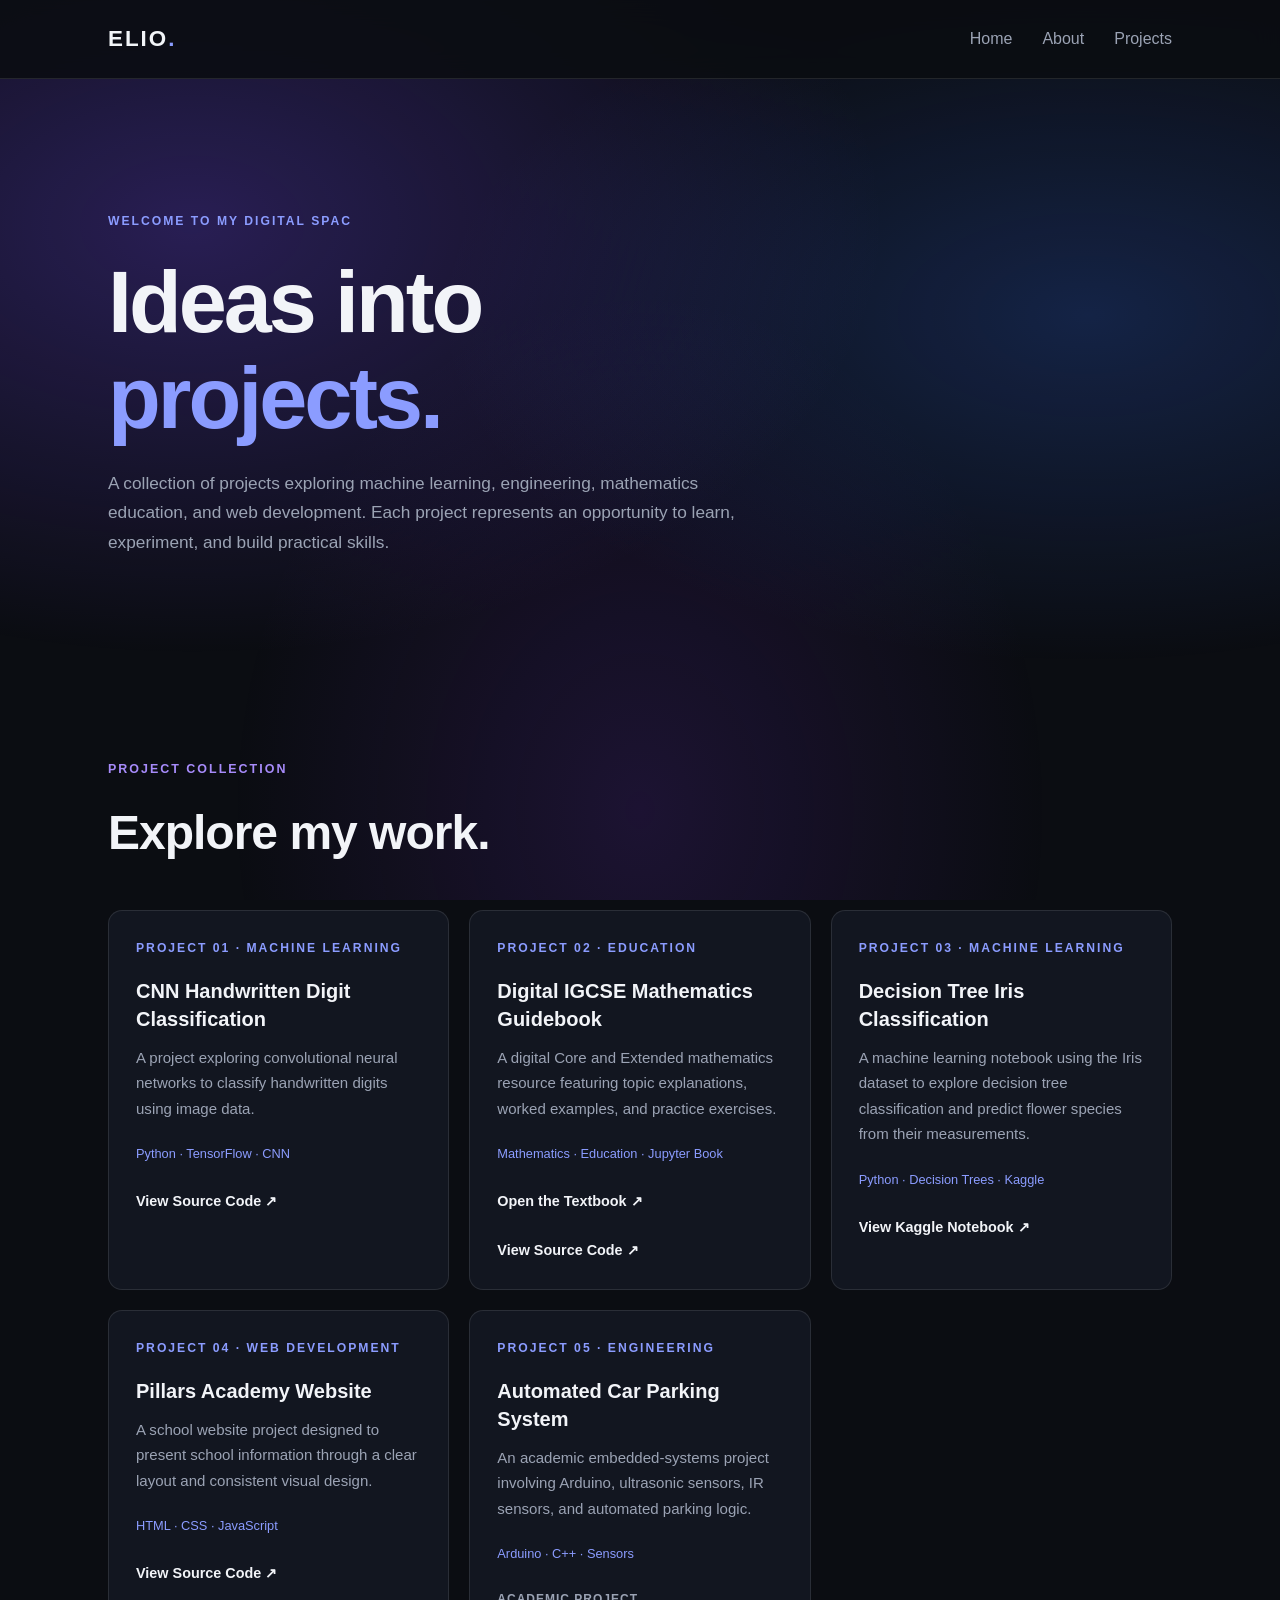
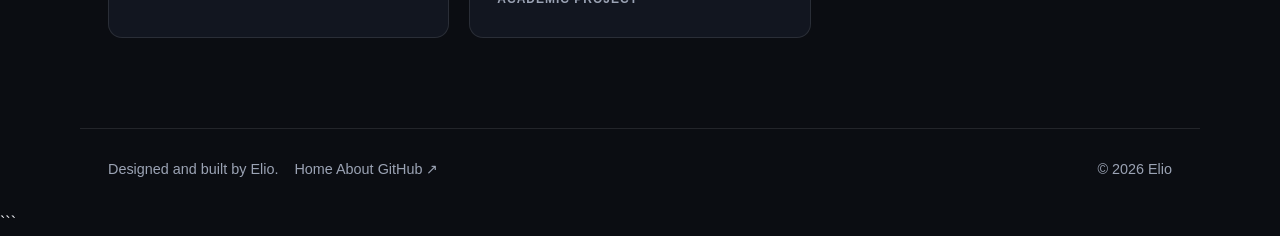
==== index.html @ 8c3bd05b "Update index.html" ====
<!DOCTYPE html>
<html lang="en">
<head>
    <meta charset="UTF-8">
    <meta name="viewport" content="width=device-width, initial-scale=1.0">

    <title>Projects | Elio</title>
    <meta name="description" content="Explore Elio's projects in machine learning, engineering, mathematics education, and web development.">
    <meta name="theme-color" content="#0b0b14">

    <link rel="stylesheet" href="style.css">
</head>

<body>

    <!-- Navigation -->
    <header>
        <nav class="navbar">
            <a href="index.html" class="logo">ELIO<span>.</span></a>

            <ul class="nav-links">
                <li><a href="index.html">Home</a></li>
                <li><a href="about.html">About</a></li>
                <li><a href="projects.html">Projects</a></li>
            </ul>
        </nav>
    </header>

    <main>

        <!-- Projects Introduction -->
        <section class="hero">
            <p class="intro">MY WORK & EXPERIMENTS</p>

            <h1>
                Ideas into<br>
                <span>projects.</span>
            </h1>

            <p class="hero-description">
                A collection of projects exploring machine learning,
                engineering, mathematics education, and web development.
                Each project represents an opportunity to learn,
                experiment, and build practical skills.
            </p>
        </section>


        <!-- Project Collection -->
        <section id="projects" class="section">
            <p class="section-label">PROJECT COLLECTION</p>

            <h2>Explore my work.</h2>

            <div class="project-grid">

                <!-- Project 1 -->
                <article class="project-card">
                    <p class="project-number">PROJECT 01 · MACHINE LEARNING</p>

                    <h3>CNN Handwritten Digit Classification</h3>

                    <p>
                        A project exploring convolutional neural networks
                        to classify handwritten digits using image data.
                    </p>

                    <p class="project-tags">
                        Python · TensorFlow · CNN
                    </p>

                    <a href="https://github.com/E1io777/CNN-handwritten-digit-classification"
                       target="_blank"
                       rel="noopener noreferrer">
                        View Source Code ↗
                    </a>
                </article>


                <!-- Project 2 -->
                <article class="project-card">
                    <p class="project-number">PROJECT 02 · EDUCATION</p>

                    <h3>Digital IGCSE Mathematics Guidebook</h3>

                    <p>
                        A digital Core and Extended mathematics resource
                        featuring topic explanations, worked examples,
                        and practice exercises.
                    </p>

                    <p class="project-tags">
                        Mathematics · Education · Jupyter Book
                    </p>

                    <a href="https://e1io777.github.io/IGCSE_Mathematics_C-E/"
                       target="_blank"
                       rel="noopener noreferrer">
                        Open the Textbook ↗
                    </a>

                    <a href="https://github.com/E1io777/IGCSE_Mathematics_C-E"
                       target="_blank"
                       rel="noopener noreferrer">
                        View Source Code ↗
                    </a>
                </article>


                <!-- Project 3 -->
                <article class="project-card">
                    <p class="project-number">PROJECT 03 · MACHINE LEARNING</p>

                    <h3>Decision Tree Iris Classification</h3>

                    <p>
                        A machine learning notebook using the Iris dataset
                        to explore decision tree classification and predict
                        flower species from their measurements.
                    </p>

                    <p class="project-tags">
                        Python · Decision Trees · Kaggle
                    </p>

                    <a href="https://www.kaggle.com/code/eliomerval/decision-tree-iris-classification"
                       target="_blank"
                       rel="noopener noreferrer">
                        View Kaggle Notebook ↗
                    </a>
                </article>


                <!-- Project 4 -->
                <article class="project-card">
                    <p class="project-number">PROJECT 04 · WEB DEVELOPMENT</p>

                    <h3>Pillars Academy Website</h3>

                    <p>
                        A school website project designed to present
                        school information through a clear layout
                        and consistent visual design.
                    </p>

                    <p class="project-tags">
                        HTML · CSS · JavaScript
                    </p>

                    <a href="https://github.com/E1io777/Pillars_Academy"
                       target="_blank"
                       rel="noopener noreferrer">
                        View Source Code ↗
                    </a>
                </article>


                <!-- Project 5 -->
                <article class="project-card">
                    <p class="project-number">PROJECT 05 · ENGINEERING</p>

                    <h3>Automated Car Parking System</h3>

                    <p>
                        An academic embedded-systems project involving
                        Arduino, ultrasonic sensors, IR sensors,
                        and automated parking logic.
                    </p>

                    <p class="project-tags">
                        Arduino · C++ · Sensors
                    </p>

                    <span class="coming-soon">ACADEMIC PROJECT</span>
                </article>

            </div>
        </section>

    </main>


    <!-- Footer -->
    <footer>
        <p>Designed and built by Elio.</p>

        <div>
            <a href="index.html">Home</a>
            <a href="about.html">About</a>

            <a href="https://github.com/E1io777"
               target="_blank"
               rel="noopener noreferrer">
                GitHub ↗
            </a>
        </div>
    </footer>

    <script src="script.js"></script>

</body>
</html>
```
---- style.css ----
/* =========================
   1. Global Settings
========================= */

:root {
    --background: #0b0d12;
    --surface: #121620;
    --text: #f2f4f8;
    --muted: #9ba3b4;
    --accent: #8b9cff;
    --border: rgba(255, 255, 255, 0.10);
}

* {
    margin: 0;
    padding: 0;
    box-sizing: border-box;
}

html {
    scroll-behavior: smooth;
    scroll-padding-top: 90px;
}

body {
    background: var(--background);
    color: var(--text);
    font-family: Arial, Helvetica, sans-serif;
    line-height: 1.7;
}

a {
    color: inherit;
    text-decoration: none;
}

::selection {
    background: var(--accent);
    color: #0b0d12;
}


/* =========================
   2. Navigation Bar
========================= */

header {
    position: sticky;
    top: 0;
    z-index: 100;
    background: rgba(11, 13, 18, 0.88);
    backdrop-filter: blur(14px);
    border-bottom: 1px solid var(--border);
}

.navbar {
    max-width: 1120px;
    margin: auto;
    padding: 20px 28px;
    display: flex;
    align-items: center;
    justify-content: space-between;
}

.logo {
    font-size: 1.4rem;
    font-weight: 800;
    letter-spacing: 2px;
}

.logo span {
    color: var(--accent);
}

.nav-links {
    display: flex;
    gap: 30px;
    list-style: none;
}

.nav-links a {
    color: var(--muted);
    transition: color 0.25s ease;
}

.nav-links a:hover {
    color: var(--text);
}


/* =========================
   3. Hero Section
========================= */

.hero {
    max-width: 1120px;
    min-height: 590px;
    margin: auto;
    padding: 130px 28px 110px;
    display: flex;
    flex-direction: column;
    justify-content: center;
    align-items: flex-start;
}

.intro,
.section-label,
.project-number {
    color: var(--accent);
    font-size: 0.76rem;
    font-weight: 700;
    letter-spacing: 2px;
}

.hero h1 {
    margin: 22px 0;
    font-size: clamp(2.8rem, 7vw, 5.4rem);
    line-height: 1.12;
    letter-spacing: -3px;
}

.hero h1 span {
    color: var(--accent);
}

.hero-description {
    max-width: 650px;
    color: var(--muted);
    font-size: 1.08rem;
}

.hero-buttons {
    display: flex;
    flex-wrap: wrap;
    gap: 14px;
    margin-top: 32px;
}

.button {
    display: inline-block;
    padding: 12px 21px;
    border-radius: 8px;
    font-size: 0.92rem;
    font-weight: 700;
    transition:
        transform 0.25s ease,
        background 0.25s ease;
}

.button:hover {
    transform: translateY(-3px);
}

.primary-button {
    background: var(--accent);
    color: #0b0d12;
}

.primary-button:hover {
    background: #aab5ff;
}

.secondary-button {
    border: 1px solid var(--border);
    background: var(--surface);
}


/* =========================
   4. General Sections
========================= */

.section {
    max-width: 1120px;
    margin: auto;
    padding: 90px 28px;
}

.section h2 {
    margin: 12px 0 24px;
    font-size: clamp(2rem, 4vw, 3rem);
    letter-spacing: -1px;
}

.section > p:not(.section-label) {
    max-width: 760px;
    color: var(--muted);
}


/* =========================
   5. Project Cards
========================= */

.project-grid {
    display: grid;
    grid-template-columns: repeat(3, minmax(0, 1fr));
    gap: 20px;
    margin-top: 36px;
}

.project-card {
    padding: 27px;
    background: var(--surface);
    border: 1px solid var(--border);
    border-radius: 14px;
    display: flex;
    flex-direction: column;
    align-items: flex-start;
    transition:
        transform 0.3s ease,
        border-color 0.3s ease,
        background 0.3s ease;
}

.project-card:hover {
    transform: translateY(-6px);
    border-color: var(--accent);
    background: #171c29;
}

.project-card h3 {
    margin: 18px 0 12px;
    font-size: 1.25rem;
    line-height: 1.4;
}

.project-card > p:not(.project-number):not(.project-tags) {
    color: var(--muted);
    font-size: 0.94rem;
}

.project-tags {
    margin-top: 22px;
    color: var(--accent);
    font-size: 0.8rem;
}

.project-card a,
.coming-soon {
    margin-top: 24px;
    font-size: 0.9rem;
    font-weight: 700;
}

.project-card a:hover {
    color: var(--accent);
}

.coming-soon {
    color: var(--muted);
    font-size: 0.75rem;
    letter-spacing: 1px;
}


/* =========================
   6. Skills
========================= */

.skills-list {
    display: flex;
    flex-wrap: wrap;
    gap: 12px;
    margin-top: 28px;
}

.skills-list span {
    padding: 10px 16px;
    border: 1px solid var(--border);
    background: var(--surface);
    border-radius: 8px;
    font-size: 0.9rem;
    transition:
        border-color 0.25s ease,
        transform 0.25s ease;
}

.skills-list span:hover {
    border-color: var(--accent);
    transform: translateY(-3px);
}

.skills-note {
    margin-top: 20px;
    font-size: 0.9rem;
}


/* =========================
   7. Footer
========================= */

footer {
    max-width: 1120px;
    margin: auto;
    padding: 28px;
    border-top: 1px solid var(--border);
    display: flex;
    justify-content: space-between;
    gap: 16px;
    color: var(--muted);
    font-size: 0.9rem;
}

footer a:hover {
    color: var(--accent);
}


/* =========================
   8. Mobile Layout
========================= */

@media (max-width: 800px) {
    .project-grid {
        grid-template-columns: 1fr;
    }

    .hero {
        min-height: auto;
        padding-top: 100px;
        padding-bottom: 80px;
    }

    .section {
        padding-top: 65px;
        padding-bottom: 65px;
    }
}

@media (max-width: 480px) {
    .navbar {
        padding: 16px 20px;
    }

    .nav-links {
        gap: 13px;
        font-size: 0.8rem;
    }

    .hero,
    .section {
        padding-left: 20px;
        padding-right: 20px;
    }

    .hero h1 {
        letter-spacing: -1.5px;
    }

    footer {
        padding: 24px 20px;
        flex-wrap: wrap;
    }
}

/* =========================
   9. Scroll Reveal Animation
========================= */

.reveal {
    opacity: 0;
    transform: translateY(24px);
    transition:
        opacity 0.7s ease,
        transform 0.7s ease;
}

.reveal.visible {
    opacity: 1;
    transform: translateY(0);
}

.footer-year {
    margin-left: auto;
}

@media (prefers-reduced-motion: reduce) {
    *,
    *::before,
    *::after {
        scroll-behavior: auto !important;
        transition-duration: 0.01ms !important;
        animation-duration: 0.01ms !important;
    }

    .reveal {
        opacity: 1;
        transform: none;
    }
}


/* =========================
   10. Futuristic Ambient Glow
========================= */

body {
    position: relative;
    overflow-x: hidden;
    background: #0b0d12;
}

/* Keep the glow behind the content */
body::before {
    content: "";
    position: fixed;
    inset: 0;
    z-index: 0;
    pointer-events: none;

    background:
        radial-gradient(
            ellipse at 15% 25%,
            rgba(117, 76, 255, 0.28),
            transparent 45%
        ),
        radial-gradient(
            ellipse at 85% 35%,
            rgba(55, 115, 255, 0.22),
            transparent 42%
        ),
        radial-gradient(
            ellipse at 50% 90%,
            rgba(120, 50, 220, 0.16),
            transparent 45%
        );

    animation: ambientGlow 10s ease-in-out infinite alternate;
}

/* Keep the actual website above the background */
body > * {
    position: relative;
    z-index: 1;
}

@keyframes ambientGlow {
    from {
        opacity: 0.7;
    }

    to {
        opacity: 1;
    }
}

@media (prefers-reduced-motion: reduce) {
    body::before {
        animation: none;
        opacity: 1;
    }
}

/* Education timeline */

.education-section {
  padding: 80px 8%;
}

.section-heading {
  margin-bottom: 45px;
}

.section-label,
.education-type {
  color: #a78bfa;
  font-size: 0.78rem;
  font-weight: 700;
  letter-spacing: 2px;
}

.section-heading h2 {
  font-size: clamp(2rem, 4vw, 3rem);
  margin: 10px 0;
}

.section-heading h2 span {
  color: #a78bfa;
}

.section-description {
  color: #aaa8bd;
  line-height: 1.7;
}

.education-timeline {
  position: relative;
  display: grid;
  gap: 25px;
  max-width: 900px;
}

.education-card {
  position: relative;
  padding: 28px;
  border: 1px solid rgba(167, 139, 250, 0.25);
  border-radius: 16px;
  background: rgba(255, 255, 255, 0.035);
  transition: transform 0.25s ease, border-color 0.25s ease;
}

.education-card:hover {
  transform: translateY(-5px);
  border-color: #a78bfa;
}

.education-date {
  color: #a78bfa;
  font-size: 0.8rem;
  font-weight: 700;
  letter-spacing: 1px;
  margin-bottom: 14px;
}

.education-content h3 {
  font-size: 1.25rem;
  line-height: 1.5;
  margin: 8px 0;
}

.education-content h4 {
  color: #d4d0e5;
  margin: 8px 0;
}

.education-location {
  color: #aaa8bd;
  font-size: 0.9rem;
}

.education-content > p:not(.education-type):not(.education-location):not(.education-result) {
  color: #c3c0d2;
  line-height: 1.8;
}

.education-tags {
  display: flex;
  flex-wrap: wrap;
  gap: 8px;
  margin: 18px 0;
}

.education-tags span {
  padding: 7px 11px;
  border: 1px solid rgba(167, 139, 250, 0.25);
  border-radius: 20px;
  color: #d6ccff;
  font-size: 0.8rem;
}

.education-result {
  color: #d8d4e8;
  line-height: 1.7;
}

@media (max-width: 600px) {
  .education-section {
    padding: 55px 6%;
  }

  .education-card {
    padding: 20px;
  }
}
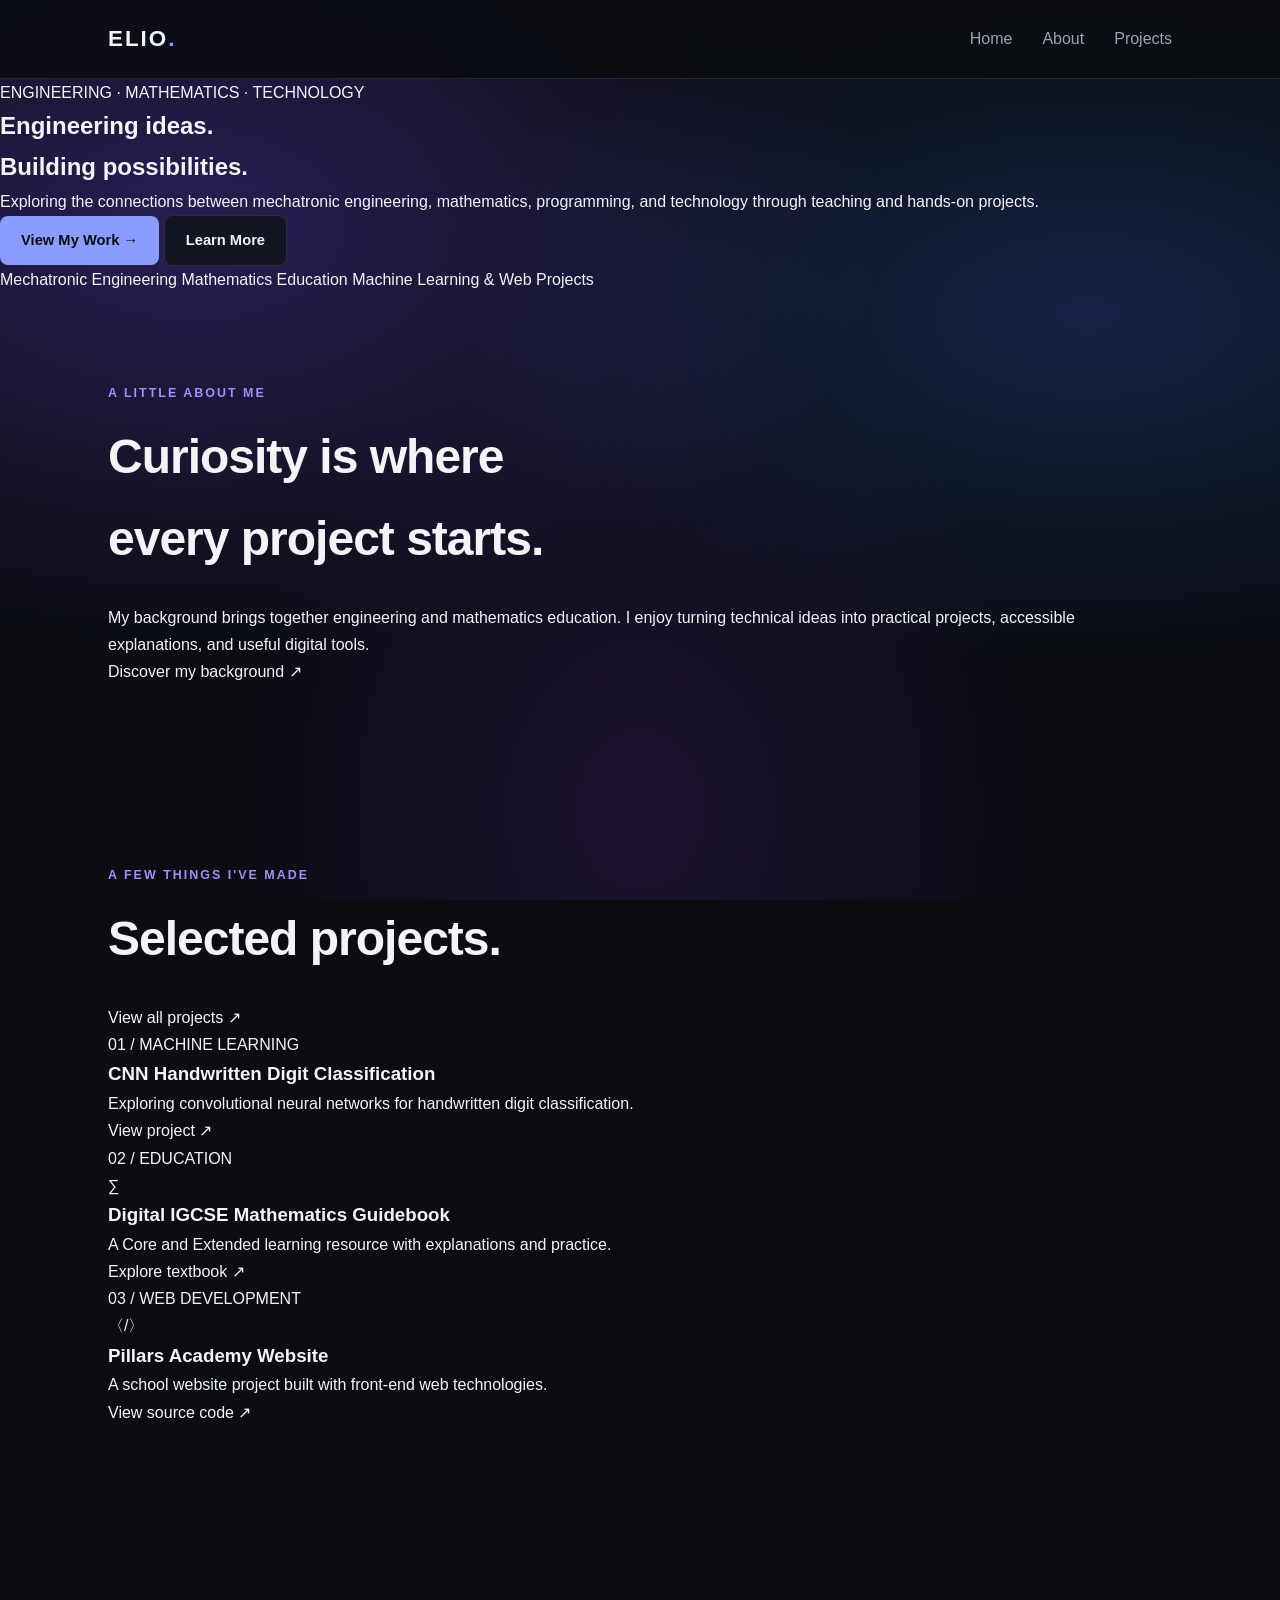
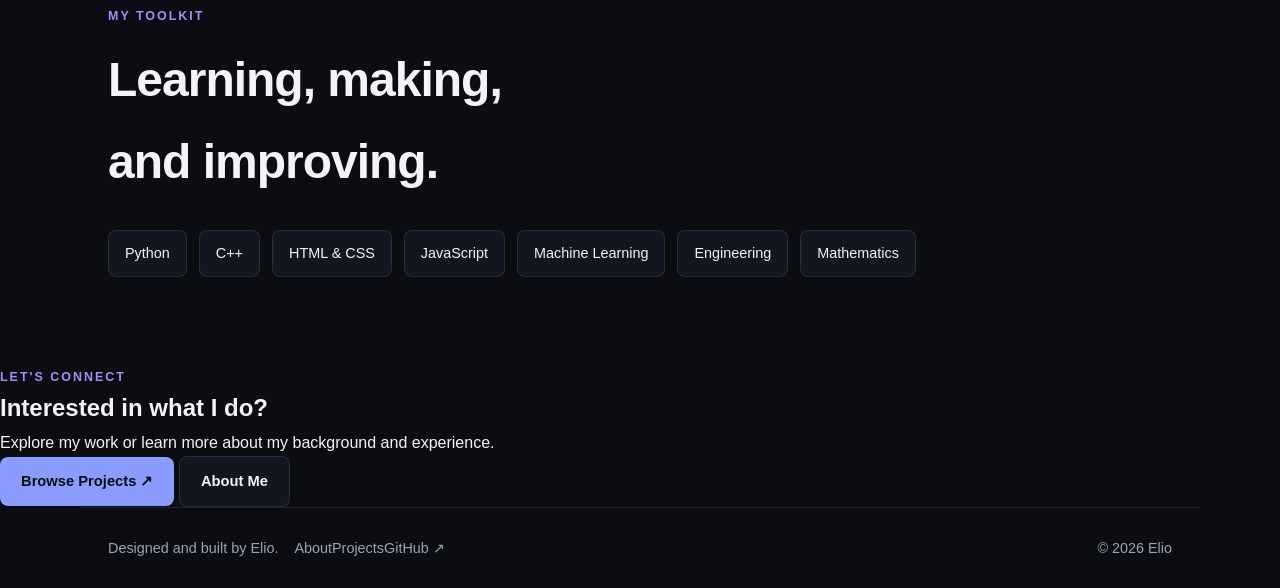
==== commit a3000ad0: "Create centered cinematic portfolio homepage" ====
--- a/index.html
+++ b/index.html
@@ -3,23 +3,17 @@
 <head>
     <meta charset="UTF-8">
     <meta name="viewport" content="width=device-width, initial-scale=1.0">
-
-    <title>Projects | Elio</title>
-    <meta name="description" content="Explore Elio's projects in machine learning, engineering, mathematics education, and web development.">
-    <meta name="theme-color" content="#0b0b14">
-
+    <title>Elio | Engineering & Technology Portfolio</title>
+    <meta name="description" content="Explore Elio's work in mechatronic engineering, mathematics education, machine learning, and web development.">
+    <meta name="theme-color" content="#080e16">
     <link rel="stylesheet" href="style.css">
 </head>
-
-<body>
-
-    <!-- Navigation -->
+<body class="homepage">
     <header>
         <nav class="navbar">
             <a href="index.html" class="logo">ELIO<span>.</span></a>
-
             <ul class="nav-links">
-                <li><a href="index.html">Home</a></li>
+                <li><a href="index.html" aria-current="page">Home</a></li>
                 <li><a href="about.html">About</a></li>
                 <li><a href="projects.html">Projects</a></li>
             </ul>
@@ -27,177 +21,100 @@
     </header>
 
     <main>
-
-        <!-- Projects Introduction -->
-        <section class="hero">
-            <p class="intro">MY WORK & EXPERIMENTS</p>
-
-            <h1>
-                Ideas into<br>
-                <span>projects.</span>
-            </h1>
-
-            <p class="hero-description">
-                A collection of projects exploring machine learning,
-                engineering, mathematics education, and web development.
-                Each project represents an opportunity to learn,
-                experiment, and build practical skills.
-            </p>
+        <section class="centered-hero">
+            <div class="hero-light hero-light-one"></div>
+            <div class="hero-light hero-light-two"></div>
+            <div class="hero-light hero-light-three"></div>
+            <div class="hero-content-centered">
+                <p class="hero-eyebrow"><span class="status-dot"></span> ENGINEERING · MATHEMATICS · TECHNOLOGY</p>
+                <h1>Engineering ideas.<br><span>Building possibilities.</span></h1>
+                <p class="hero-subtitle">
+                    Exploring the connections between mechatronic engineering,
+                    mathematics, programming, and technology through teaching
+                    and hands-on projects.
+                </p>
+                <div class="hero-actions-centered">
+                    <a href="projects.html" class="button primary-button">View My Work <span aria-hidden="true">→</span></a>
+                    <a href="about.html" class="button secondary-button">Learn More</a>
+                </div>
+                <div class="hero-highlights">
+                    <span><i></i> Mechatronic Engineering</span>
+                    <span><i></i> Mathematics Education</span>
+                    <span><i></i> Machine Learning & Web Projects</span>
+                </div>
+            </div>
+            <div class="hero-bottom-glow" aria-hidden="true"></div>
         </section>
 
-
-        <!-- Project Collection -->
-        <section id="projects" class="section">
-            <p class="section-label">PROJECT COLLECTION</p>
-
-            <h2>Explore my work.</h2>
-
-            <div class="project-grid">
-
-                <!-- Project 1 -->
-                <article class="project-card">
-                    <p class="project-number">PROJECT 01 · MACHINE LEARNING</p>
-
-                    <h3>CNN Handwritten Digit Classification</h3>
-
-                    <p>
-                        A project exploring convolutional neural networks
-                        to classify handwritten digits using image data.
-                    </p>
-
-                    <p class="project-tags">
-                        Python · TensorFlow · CNN
-                    </p>
-
-                    <a href="https://github.com/E1io777/CNN-handwritten-digit-classification"
-                       target="_blank"
-                       rel="noopener noreferrer">
-                        View Source Code ↗
-                    </a>
-                </article>
-
-
-                <!-- Project 2 -->
-                <article class="project-card">
-                    <p class="project-number">PROJECT 02 · EDUCATION</p>
-
-                    <h3>Digital IGCSE Mathematics Guidebook</h3>
-
-                    <p>
-                        A digital Core and Extended mathematics resource
-                        featuring topic explanations, worked examples,
-                        and practice exercises.
-                    </p>
-
-                    <p class="project-tags">
-                        Mathematics · Education · Jupyter Book
-                    </p>
-
-                    <a href="https://e1io777.github.io/IGCSE_Mathematics_C-E/"
-                       target="_blank"
-                       rel="noopener noreferrer">
-                        Open the Textbook ↗
-                    </a>
-
-                    <a href="https://github.com/E1io777/IGCSE_Mathematics_C-E"
-                       target="_blank"
-                       rel="noopener noreferrer">
-                        View Source Code ↗
-                    </a>
-                </article>
-
-
-                <!-- Project 3 -->
-                <article class="project-card">
-                    <p class="project-number">PROJECT 03 · MACHINE LEARNING</p>
-
-                    <h3>Decision Tree Iris Classification</h3>
-
-                    <p>
-                        A machine learning notebook using the Iris dataset
-                        to explore decision tree classification and predict
-                        flower species from their measurements.
-                    </p>
-
-                    <p class="project-tags">
-                        Python · Decision Trees · Kaggle
-                    </p>
-
-                    <a href="https://www.kaggle.com/code/eliomerval/decision-tree-iris-classification"
-                       target="_blank"
-                       rel="noopener noreferrer">
-                        View Kaggle Notebook ↗
-                    </a>
-                </article>
-
-
-                <!-- Project 4 -->
-                <article class="project-card">
-                    <p class="project-number">PROJECT 04 · WEB DEVELOPMENT</p>
-
-                    <h3>Pillars Academy Website</h3>
-
-                    <p>
-                        A school website project designed to present
-                        school information through a clear layout
-                        and consistent visual design.
-                    </p>
-
-                    <p class="project-tags">
-                        HTML · CSS · JavaScript
-                    </p>
-
-                    <a href="https://github.com/E1io777/Pillars_Academy"
-                       target="_blank"
-                       rel="noopener noreferrer">
-                        View Source Code ↗
-                    </a>
-                </article>
-
-
-                <!-- Project 5 -->
-                <article class="project-card">
-                    <p class="project-number">PROJECT 05 · ENGINEERING</p>
-
-                    <h3>Automated Car Parking System</h3>
-
-                    <p>
-                        An academic embedded-systems project involving
-                        Arduino, ultrasonic sensors, IR sensors,
-                        and automated parking logic.
-                    </p>
-
-                    <p class="project-tags">
-                        Arduino · C++ · Sensors
-                    </p>
-
-                    <span class="coming-soon">ACADEMIC PROJECT</span>
-                </article>
-
+        <section class="section home-intro">
+            <div>
+                <p class="section-label">A LITTLE ABOUT ME</p>
+                <h2>Curiosity is where<br><span>every project starts.</span></h2>
+            </div>
+            <div class="home-intro-copy">
+                <p>My background brings together engineering and mathematics education. I enjoy turning technical ideas into practical projects, accessible explanations, and useful digital tools.</p>
+                <a class="text-link" href="about.html">Discover my background ↗</a>
             </div>
         </section>
 
+        <section class="section home-featured">
+            <div class="section-topline">
+                <div>
+                    <p class="section-label">A FEW THINGS I'VE MADE</p>
+                    <h2>Selected projects<span>.</span></h2>
+                </div>
+                <a class="text-link" href="projects.html">View all projects ↗</a>
+            </div>
+            <div class="featured-grid">
+                <article class="featured-card featured-card-large">
+                    <span class="featured-index">01 / MACHINE LEARNING</span>
+                    <div class="featured-symbol symbol-neural" aria-hidden="true"><span></span><span></span><span></span><span></span><span></span><span></span><span></span></div>
+                    <h3>CNN Handwritten Digit Classification</h3>
+                    <p>Exploring convolutional neural networks for handwritten digit classification.</p>
+                    <a href="https://github.com/E1io777/CNN-handwritten-digit-classification" target="_blank" rel="noopener noreferrer">View project ↗</a>
+                </article>
+                <article class="featured-card">
+                    <span class="featured-index">02 / EDUCATION</span>
+                    <div class="featured-symbol symbol-book" aria-hidden="true">∑</div>
+                    <h3>Digital IGCSE Mathematics Guidebook</h3>
+                    <p>A Core and Extended learning resource with explanations and practice.</p>
+                    <a href="https://e1io777.github.io/IGCSE_Mathematics_C-E/" target="_blank" rel="noopener noreferrer">Explore textbook ↗</a>
+                </article>
+                <article class="featured-card">
+                    <span class="featured-index">03 / WEB DEVELOPMENT</span>
+                    <div class="featured-symbol symbol-web" aria-hidden="true"><span>〈/〉</span></div>
+                    <h3>Pillars Academy Website</h3>
+                    <p>A school website project built with front-end web technologies.</p>
+                    <a href="https://github.com/E1io777/Pillars_Academy" target="_blank" rel="noopener noreferrer">View source code ↗</a>
+                </article>
+            </div>
+        </section>
+
+        <section class="section home-skills">
+            <div>
+                <p class="section-label">MY TOOLKIT</p>
+                <h2>Learning, making,<br><span>and improving.</span></h2>
+            </div>
+            <div class="skills-list">
+                <span>Python</span><span>C++</span><span>HTML & CSS</span><span>JavaScript</span><span>Machine Learning</span><span>Engineering</span><span>Mathematics</span>
+            </div>
+        </section>
+
+        <section class="home-contact">
+            <p class="section-label">LET'S CONNECT</p>
+            <h2>Interested in what I do?</h2>
+            <p>Explore my work or learn more about my background and experience.</p>
+            <div class="hero-actions-centered">
+                <a href="projects.html" class="button primary-button">Browse Projects ↗</a>
+                <a href="about.html" class="button secondary-button">About Me</a>
+            </div>
+        </section>
     </main>
 
-
-    <!-- Footer -->
     <footer>
         <p>Designed and built by Elio.</p>
-
-        <div>
-            <a href="index.html">Home</a>
-            <a href="about.html">About</a>
-
-            <a href="https://github.com/E1io777"
-               target="_blank"
-               rel="noopener noreferrer">
-                GitHub ↗
-            </a>
-        </div>
+        <div><a href="about.html">About</a><a href="projects.html">Projects</a><a href="https://github.com/E1io777" target="_blank" rel="noopener noreferrer">GitHub ↗</a></div>
     </footer>
-
     <script src="script.js"></script>
-
 </body>
-</html>
-```
+</html>
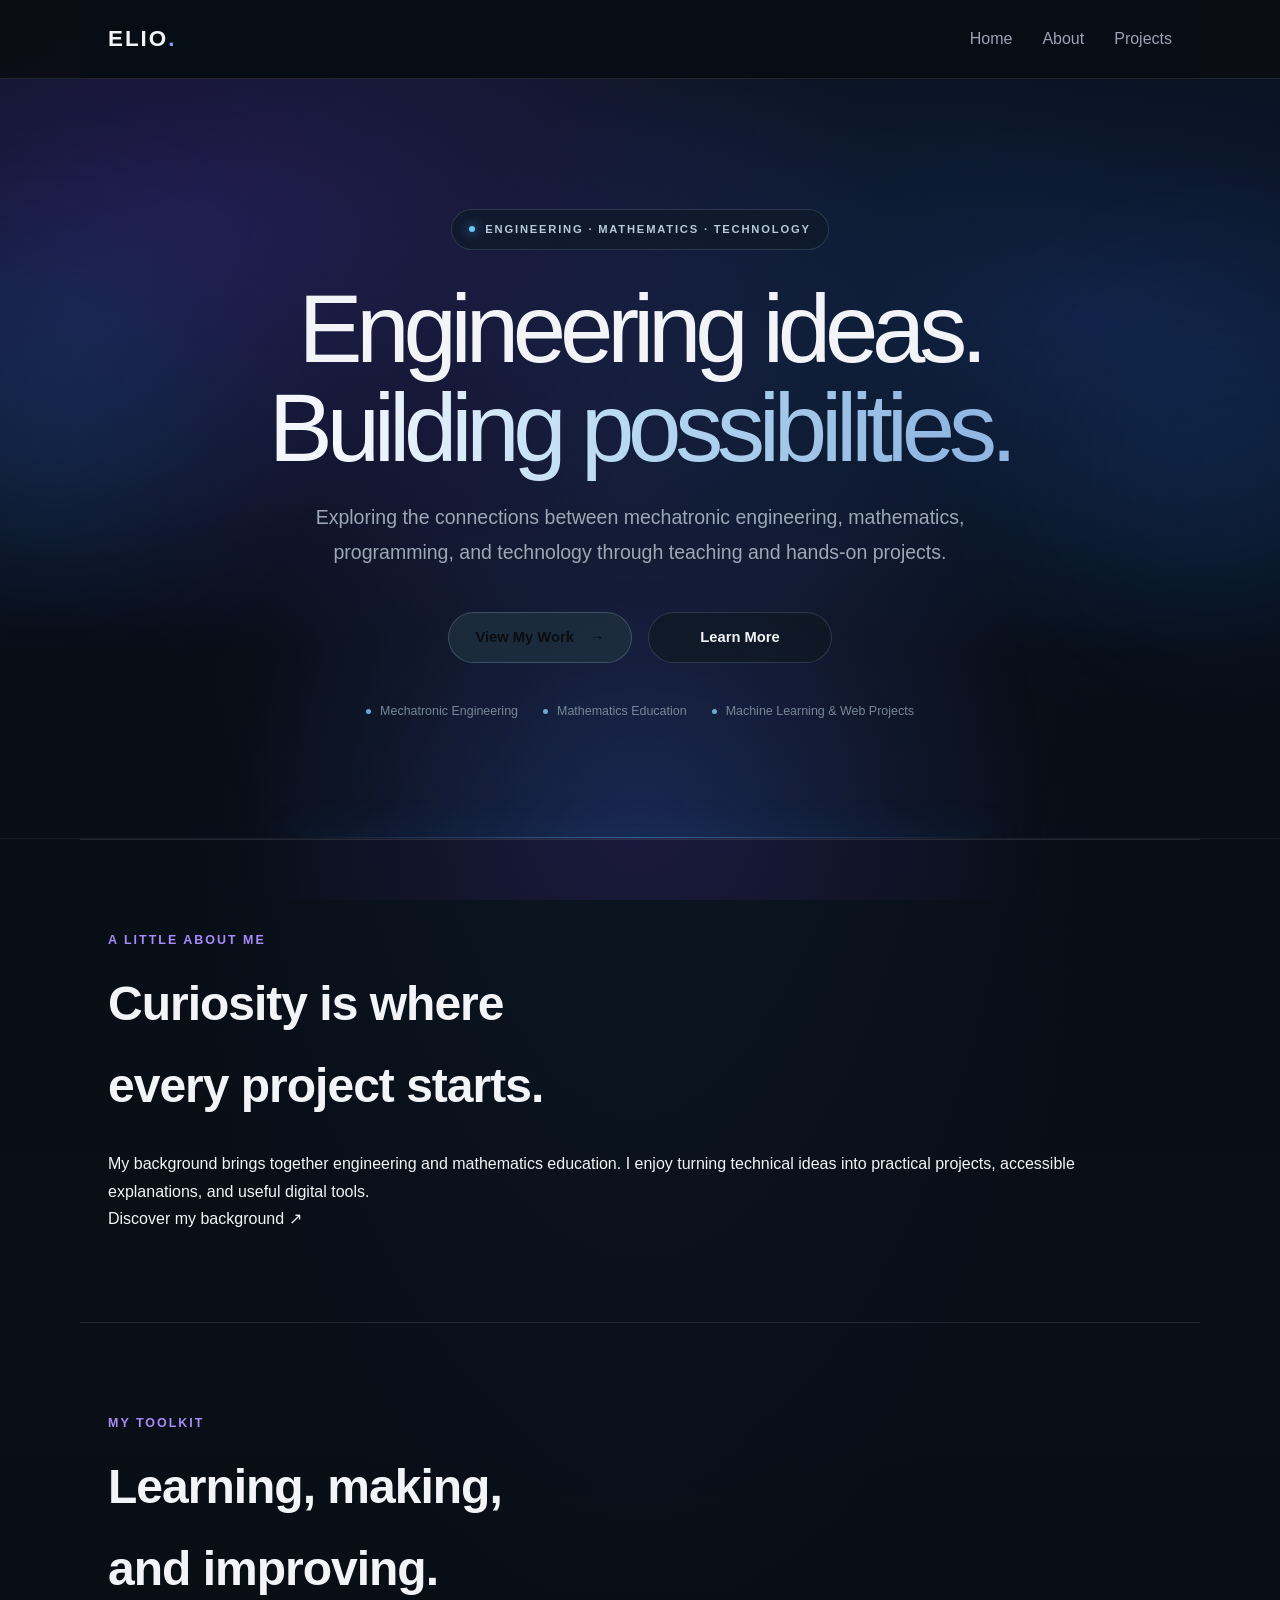
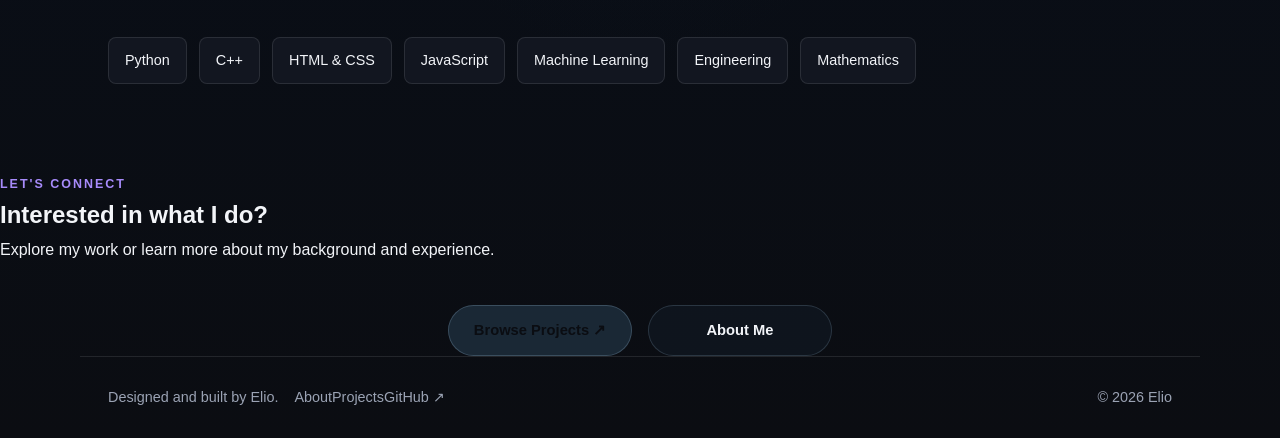
==== commit edc8f3ae: "Update index.html" ====
--- a/index.html
+++ b/index.html
@@ -57,38 +57,6 @@
             </div>
         </section>
 
-        <section class="section home-featured">
-            <div class="section-topline">
-                <div>
-                    <p class="section-label">A FEW THINGS I'VE MADE</p>
-                    <h2>Selected projects<span>.</span></h2>
-                </div>
-                <a class="text-link" href="projects.html">View all projects ↗</a>
-            </div>
-            <div class="featured-grid">
-                <article class="featured-card featured-card-large">
-                    <span class="featured-index">01 / MACHINE LEARNING</span>
-                    <div class="featured-symbol symbol-neural" aria-hidden="true"><span></span><span></span><span></span><span></span><span></span><span></span><span></span></div>
-                    <h3>CNN Handwritten Digit Classification</h3>
-                    <p>Exploring convolutional neural networks for handwritten digit classification.</p>
-                    <a href="https://github.com/E1io777/CNN-handwritten-digit-classification" target="_blank" rel="noopener noreferrer">View project ↗</a>
-                </article>
-                <article class="featured-card">
-                    <span class="featured-index">02 / EDUCATION</span>
-                    <div class="featured-symbol symbol-book" aria-hidden="true">∑</div>
-                    <h3>Digital IGCSE Mathematics Guidebook</h3>
-                    <p>A Core and Extended learning resource with explanations and practice.</p>
-                    <a href="https://e1io777.github.io/IGCSE_Mathematics_C-E/" target="_blank" rel="noopener noreferrer">Explore textbook ↗</a>
-                </article>
-                <article class="featured-card">
-                    <span class="featured-index">03 / WEB DEVELOPMENT</span>
-                    <div class="featured-symbol symbol-web" aria-hidden="true"><span>〈/〉</span></div>
-                    <h3>Pillars Academy Website</h3>
-                    <p>A school website project built with front-end web technologies.</p>
-                    <a href="https://github.com/E1io777/Pillars_Academy" target="_blank" rel="noopener noreferrer">View source code ↗</a>
-                </article>
-            </div>
-        </section>
 
         <section class="section home-skills">
             <div>
@@ -117,4 +85,4 @@
     </footer>
     <script src="script.js"></script>
 </body>
-</html>+</html>
--- a/style.css
+++ b/style.css
@@ -566,3 +566,148 @@
   }
 }
 
+
+
+/* =========================
+   HOMEPAGE: centered cinematic hero
+   Added for index.html only
+========================= */
+.homepage {
+    background: #080e16;
+    background-image:
+        radial-gradient(ellipse at 50% 24%, rgba(22, 53, 76, .25), transparent 54%),
+        linear-gradient(180deg, #080e16 0%, #090e17 70%, #0b0d12 100%);
+}
+.homepage .navbar { background: rgba(8, 14, 22, .82); backdrop-filter: blur(16px); }
+.centered-hero {
+    min-height: min(760px, calc(100vh - 66px));
+    position: relative;
+    overflow: hidden;
+    display: flex;
+    align-items: center;
+    justify-content: center;
+    padding: 78px 24px 64px;
+    isolation: isolate;
+    border-bottom: 1px solid rgba(150, 190, 220, .08);
+    background:
+        radial-gradient(ellipse at 50% 110%, rgba(22, 88, 130, .17), transparent 46%),
+        linear-gradient(180deg, rgba(5, 12, 20, .12), rgba(5, 12, 20, .04));
+}
+.hero-content-centered {
+    width: min(100%, 980px);
+    text-align: center;
+    position: relative;
+    z-index: 2;
+}
+.hero-eyebrow {
+    display: inline-flex;
+    align-items: center;
+    gap: 10px;
+    padding: 10px 17px;
+    border: 1px solid rgba(167, 195, 219, .18);
+    border-radius: 999px;
+    background: rgba(15, 27, 39, .66);
+    color: #b7c9dc;
+    font-size: .7rem;
+    font-weight: 700;
+    letter-spacing: 1.8px;
+}
+.status-dot { width: 6px; height: 6px; border-radius: 50%; background: #70c9ff; box-shadow: 0 0 12px #4bbcff; }
+.centered-hero h1 {
+    margin: 30px auto 22px;
+    max-width: 1050px;
+    font-size: clamp(3.1rem, 7.5vw, 6.6rem);
+    font-weight: 500;
+    letter-spacing: -.065em;
+    line-height: 1.03;
+    text-wrap: balance;
+}
+.centered-hero h1 span {
+    color: #d8e7f5;
+    background: linear-gradient(95deg, #f3f7fc 10%, #b7d9f2 48%, #91b7e2 90%);
+    -webkit-background-clip: text;
+    background-clip: text;
+    -webkit-text-fill-color: transparent;
+}
+.hero-subtitle {
+    max-width: 680px;
+    margin: 0 auto;
+    color: #9ba8b6;
+    font-size: clamp(1rem, 1.6vw, 1.22rem);
+    line-height: 1.8;
+}
+.hero-actions-centered {
+    display: flex;
+    justify-content: center;
+    align-items: center;
+    flex-wrap: wrap;
+    gap: 16px;
+    margin-top: 42px;
+}
+.centered-hero .button, .home-contact .button {
+    min-width: 184px;
+    min-height: 48px;
+    display: inline-flex;
+    justify-content: center;
+    align-items: center;
+    gap: 16px;
+    border-radius: 999px;
+    text-decoration: none;
+}
+.centered-hero .primary-button, .home-contact .primary-button {
+    background: rgba(30, 48, 63, .8);
+    border: 1px solid rgba(163, 197, 224, .24);
+}
+.centered-hero .secondary-button, .home-contact .secondary-button {
+    background: rgba(17, 25, 35, .7);
+    border: 1px solid rgba(163, 197, 224, .19);
+}
+.hero-highlights {
+    display: flex;
+    justify-content: center;
+    align-items: center;
+    flex-wrap: wrap;
+    gap: 12px 25px;
+    margin-top: 38px;
+    color: #778797;
+    font-size: .78rem;
+}
+.hero-highlights span { display: inline-flex; align-items: center; gap: 9px; }
+.hero-highlights i { display: inline-block; width: 5px; height: 5px; border-radius: 50%; background: #6ea9cf; }
+.hero-light {
+    pointer-events: none;
+    position: absolute;
+    width: 40vw;
+    height: 40vw;
+    max-width: 620px;
+    max-height: 620px;
+    border-radius: 50%;
+    filter: blur(60px);
+    opacity: .22;
+    z-index: -1;
+}
+.hero-light-one { top: 8%; left: -16%; background: radial-gradient(circle, #0c83c5, transparent 68%); }
+.hero-light-two { top: 16%; right: -15%; background: radial-gradient(circle, #1759a5, transparent 70%); }
+.hero-light-three { bottom: -40%; left: 30%; background: radial-gradient(circle, #164d8c, transparent 70%); opacity: .2; }
+.hero-bottom-glow {
+    position: absolute;
+    height: 1px;
+    width: 55%;
+    bottom: 0;
+    left: 22.5%;
+    background: linear-gradient(90deg, transparent, rgba(76, 174, 237, .48), transparent);
+    box-shadow: 0 0 35px 6px rgba(37, 133, 201, .12);
+}
+.homepage .home-intro, .homepage .home-skills { border-top: 1px solid var(--border); }
+@media (max-width: 700px) {
+    .centered-hero { min-height: 680px; padding: 65px 20px 54px; }
+    .centered-hero h1 { font-size: clamp(2.8rem, 10vw, 4.6rem); letter-spacing: -.055em; }
+    .hero-eyebrow { font-size: .59rem; letter-spacing: 1px; padding: 9px 12px; }
+    .hero-subtitle { font-size: 1rem; }
+    .hero-actions-centered { gap: 12px; margin-top: 30px; }
+    .centered-hero .button { min-width: 160px; }
+    .hero-highlights { gap: 10px 16px; font-size: .7rem; }
+}
+@media (prefers-reduced-motion: reduce) {
+    .centered-hero *, .hero-light { animation: none !important; transition: none !important; }
+}
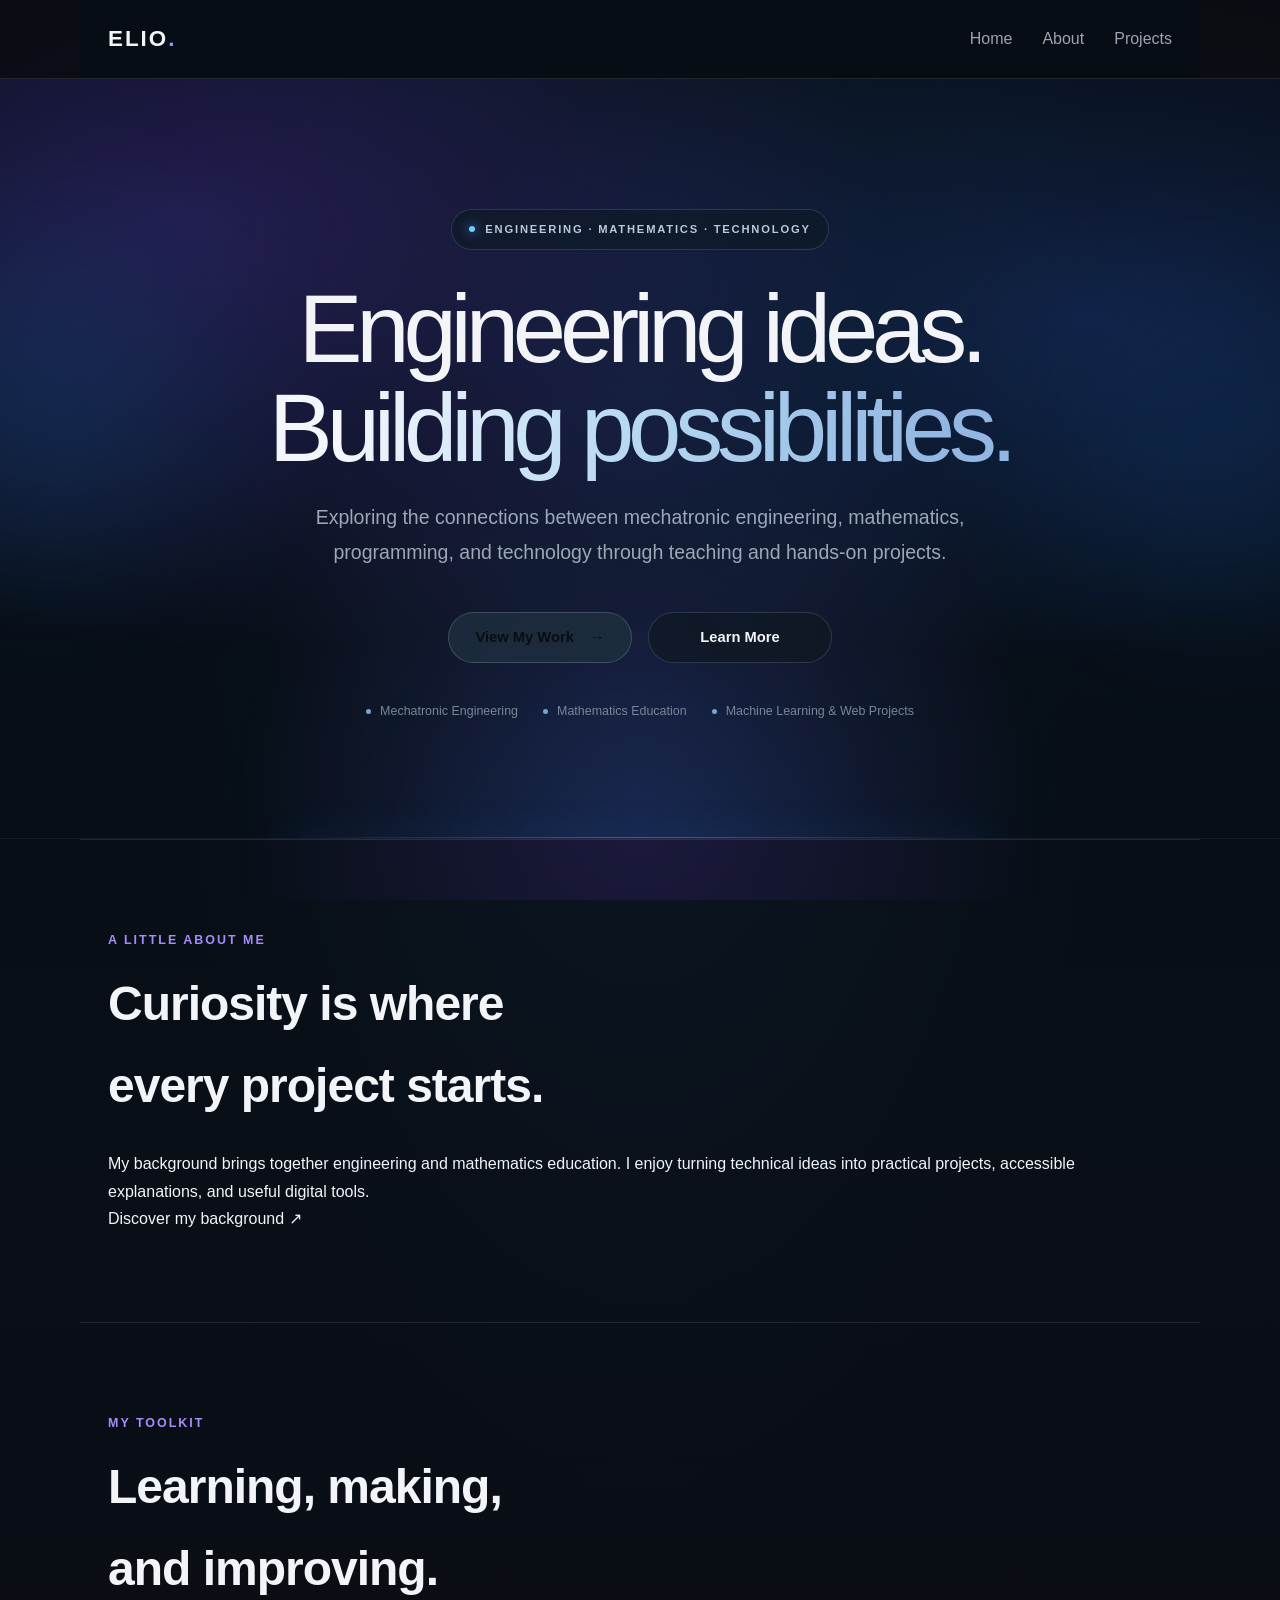
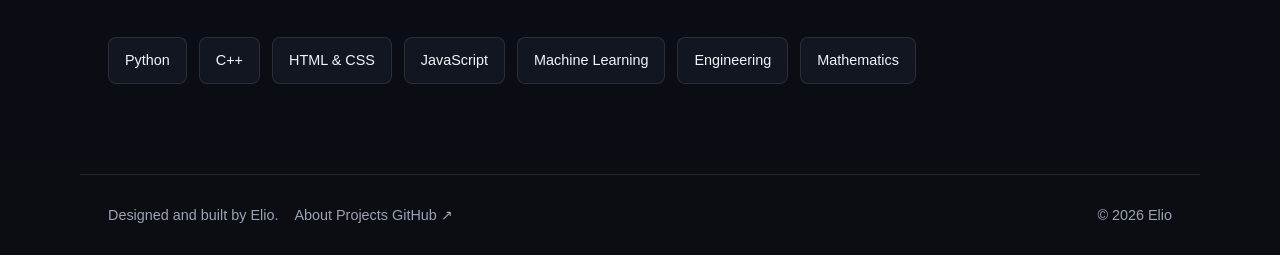
==== commit af242297: "Update index.html" ====
--- a/index.html
+++ b/index.html
@@ -68,20 +68,12 @@
             </div>
         </section>
 
-        <section class="home-contact">
-            <p class="section-label">LET'S CONNECT</p>
-            <h2>Interested in what I do?</h2>
-            <p>Explore my work or learn more about my background and experience.</p>
-            <div class="hero-actions-centered">
-                <a href="projects.html" class="button primary-button">Browse Projects ↗</a>
-                <a href="about.html" class="button secondary-button">About Me</a>
-            </div>
-        </section>
-    </main>
-
     <footer>
         <p>Designed and built by Elio.</p>
-        <div><a href="about.html">About</a><a href="projects.html">Projects</a><a href="https://github.com/E1io777" target="_blank" rel="noopener noreferrer">GitHub ↗</a></div>
+        <div><a href="about.html">About</a>
+            <a href="projects.html">Projects</a>
+            <a href="https://github.com/E1io777" target="_blank" rel="noopener noreferrer">GitHub ↗</a>
+        </div>
     </footer>
     <script src="script.js"></script>
 </body>
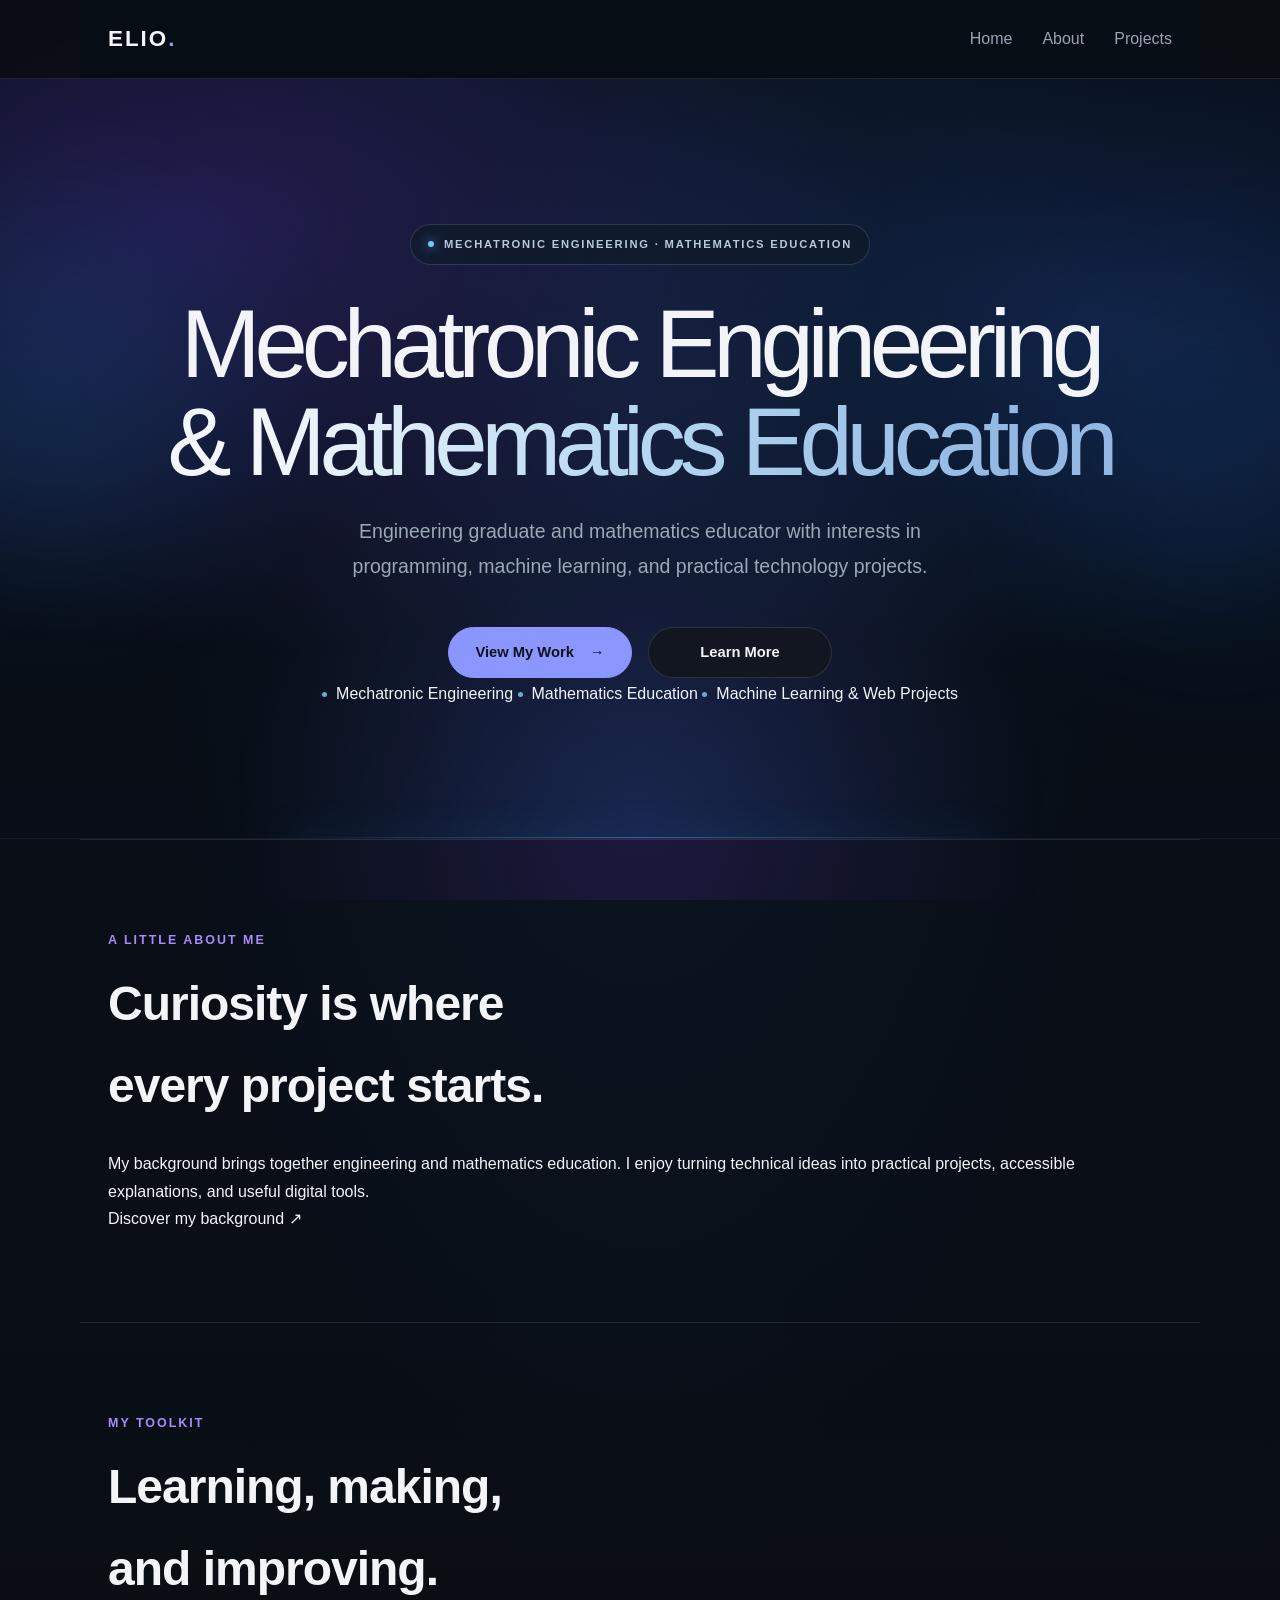
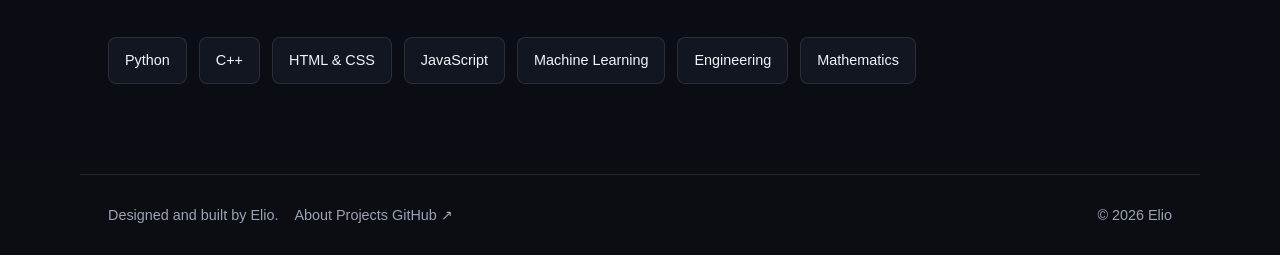
==== commit a6f4c197: "Refine homepage headline for professional portfolio" ====
--- a/index.html
+++ b/index.html
@@ -26,12 +26,10 @@
             <div class="hero-light hero-light-two"></div>
             <div class="hero-light hero-light-three"></div>
             <div class="hero-content-centered">
-                <p class="hero-eyebrow"><span class="status-dot"></span> ENGINEERING · MATHEMATICS · TECHNOLOGY</p>
-                <h1>Engineering ideas.<br><span>Building possibilities.</span></h1>
+                <p class="hero-eyebrow"><span class="status-dot"></span> MECHATRONIC ENGINEERING · MATHEMATICS EDUCATION</p>
+                <h1>Mechatronic Engineering<br><span>& Mathematics Education</span></h1>
                 <p class="hero-subtitle">
-                    Exploring the connections between mechatronic engineering,
-                    mathematics, programming, and technology through teaching
-                    and hands-on projects.
+                    Engineering graduate and mathematics educator with interests in programming, machine learning, and practical technology projects.
                 </p>
                 <div class="hero-actions-centered">
                     <a href="projects.html" class="button primary-button">View My Work <span aria-hidden="true">→</span></a>
--- a/style.css
+++ b/style.css
@@ -654,13 +654,40 @@
     border-radius: 999px;
     text-decoration: none;
 }
-.centered-hero .primary-button, .home-contact .primary-button {
-    background: rgba(30, 48, 63, .8);
-    border: 1px solid rgba(163, 197, 224, .24);
-}
-.centered-hero .secondary-button, .home-contact .secondary-button {
-    background: rgba(17, 25, 35, .7);
-    border: 1px solid rgba(163, 197, 224, .19);
+
+/* Primary button: lavender blue */
+.centered-hero .primary-button {
+    background: #8B96FF;
+    color: #10131C;
+    border: 1px solid #8B96FF;
+    box-shadow: none;
+    transition: background 0.25s ease, transform 0.25s ease;
+}
+
+/* Primary button hover effect */
+.centered-hero .primary-button:hover {
+    background: #A0A9FF;
+    border-color: #A0A9FF;
+    color: #10131C;
+    transform: translateY(-2px);
+}
+
+/* Secondary button: dark charcoal */
+.centered-hero .secondary-button {
+    background: #121620;
+    color: #F2F4F8;
+    border: 1px solid rgba(255, 255, 255, 0.12);
+    transition: background 0.25s ease, transform 0.25s ease;
+}
+
+/* Secondary button hover effect */
+.centered-hero .secondary-button:hover {
+    background: #1A2030;
+    border-color: rgba(255, 255, 255, 0.24);
+    color: #FFFFFF;
+    transform: translateY(-2px);
+}
+
 }
 .hero-highlights {
     display: flex;
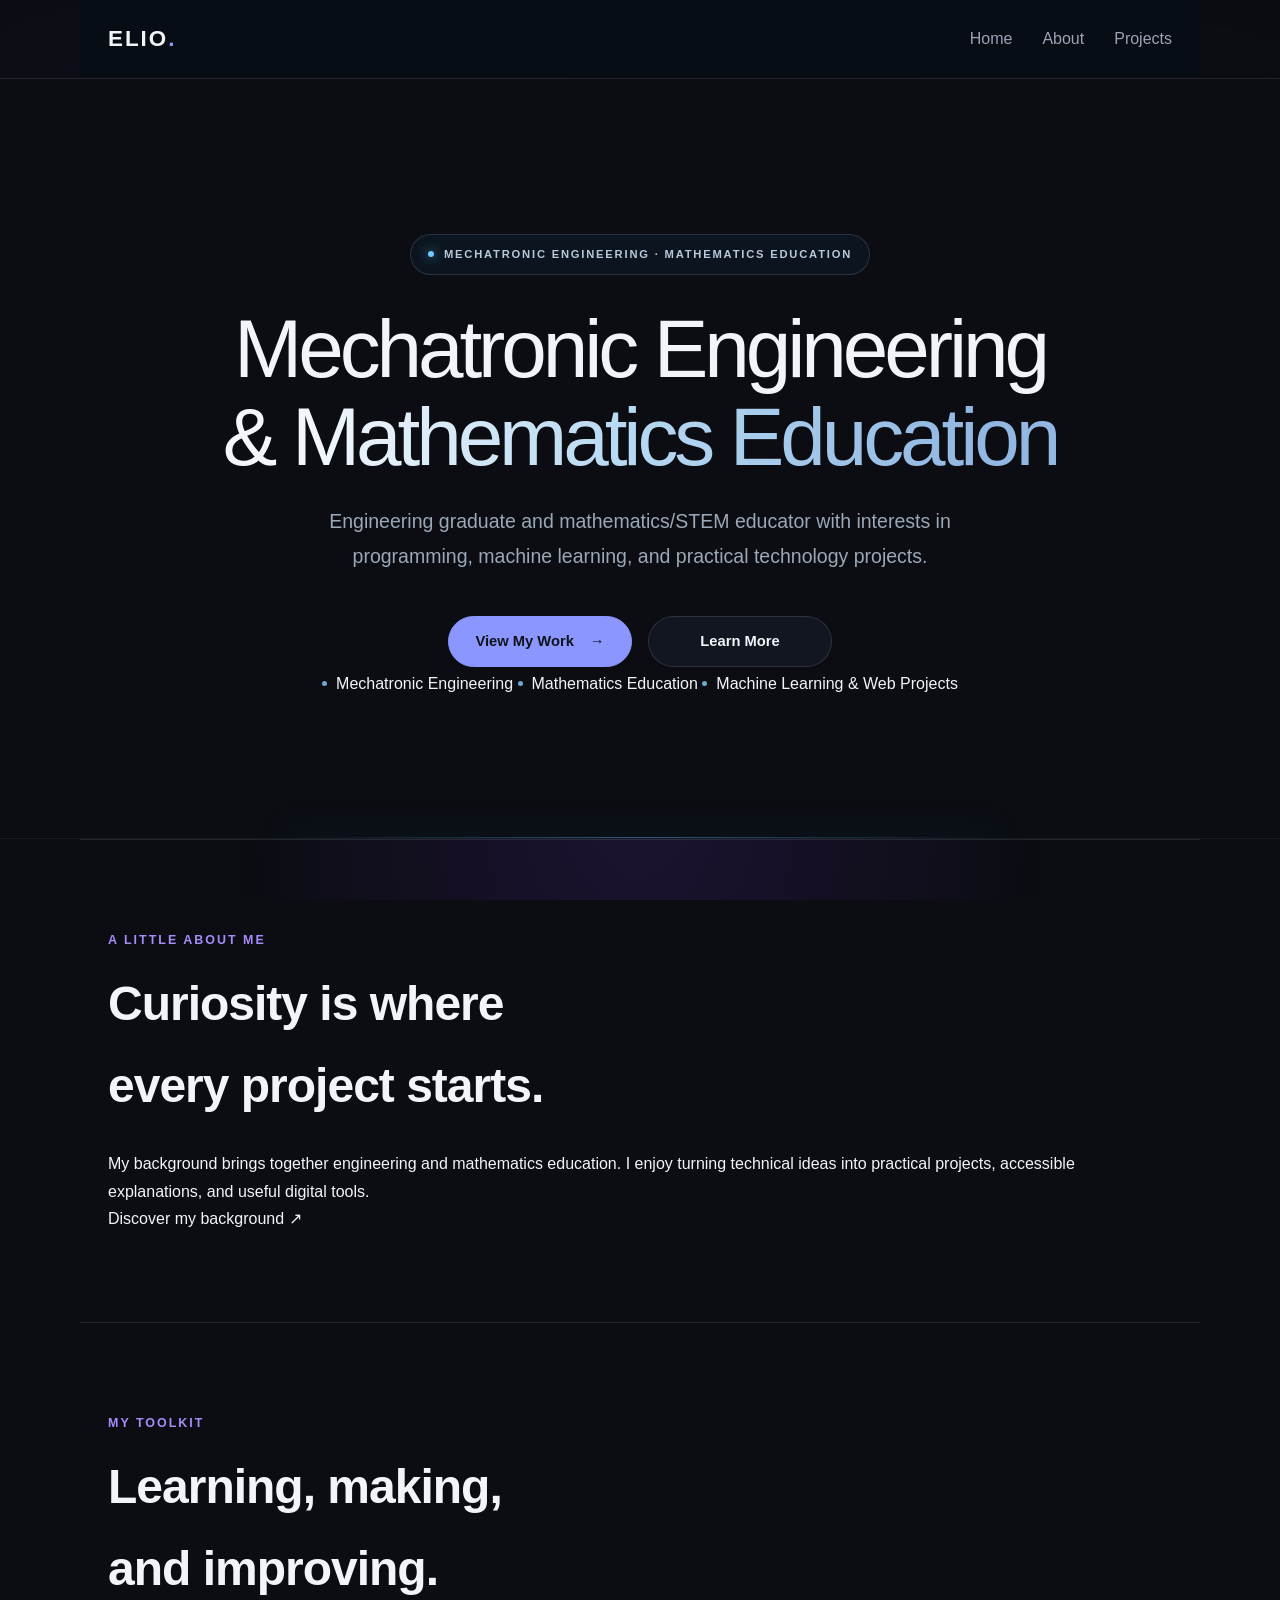
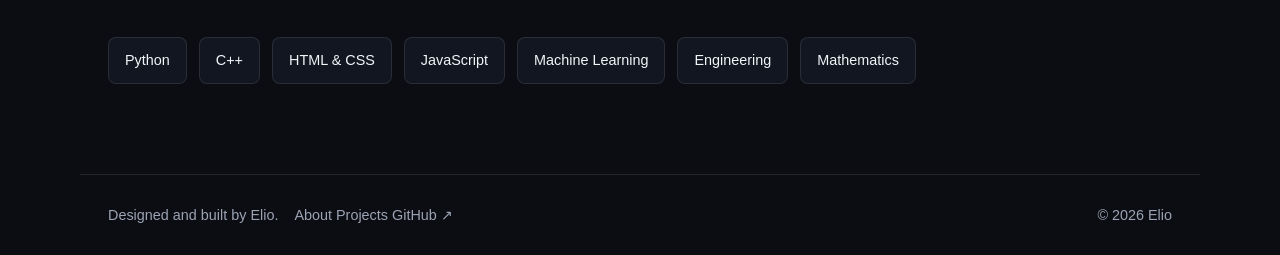
==== commit 4035dba1: "Update index.html" ====
--- a/index.html
+++ b/index.html
@@ -29,12 +29,14 @@
                 <p class="hero-eyebrow"><span class="status-dot"></span> MECHATRONIC ENGINEERING · MATHEMATICS EDUCATION</p>
                 <h1>Mechatronic Engineering<br><span>& Mathematics Education</span></h1>
                 <p class="hero-subtitle">
-                    Engineering graduate and mathematics educator with interests in programming, machine learning, and practical technology projects.
+                    Engineering graduate and mathematics/STEM educator with interests in programming, machine learning, and practical technology projects.
                 </p>
+                
                 <div class="hero-actions-centered">
                     <a href="projects.html" class="button primary-button">View My Work <span aria-hidden="true">→</span></a>
                     <a href="about.html" class="button secondary-button">Learn More</a>
                 </div>
+                
                 <div class="hero-highlights">
                     <span><i></i> Mechatronic Engineering</span>
                     <span><i></i> Mathematics Education</span>
@@ -49,6 +51,7 @@
                 <p class="section-label">A LITTLE ABOUT ME</p>
                 <h2>Curiosity is where<br><span>every project starts.</span></h2>
             </div>
+            
             <div class="home-intro-copy">
                 <p>My background brings together engineering and mathematics education. I enjoy turning technical ideas into practical projects, accessible explanations, and useful digital tools.</p>
                 <a class="text-link" href="about.html">Discover my background ↗</a>
--- a/style.css
+++ b/style.css
@@ -738,3 +738,26 @@
 @media (prefers-reduced-motion: reduce) {
     .centered-hero *, .hero-light { animation: none !important; transition: none !important; }
 }
+
+
+/* Small homepage-only corrections: match the shared site background */
+.homepage {
+    background: var(--background);
+    background-image: none;
+}
+.homepage .centered-hero {
+    background: var(--background);
+}
+.homepage .hero-light {
+    display: none;
+}
+.homepage .centered-hero h1 {
+    font-size: clamp(2.8rem, 6.4vw, 5.4rem);
+    letter-spacing: -.05em;
+    line-height: 1.08;
+}
+@media (max-width: 700px) {
+    .homepage .centered-hero h1 {
+        font-size: clamp(2.35rem, 8.5vw, 4rem);
+    }
+}
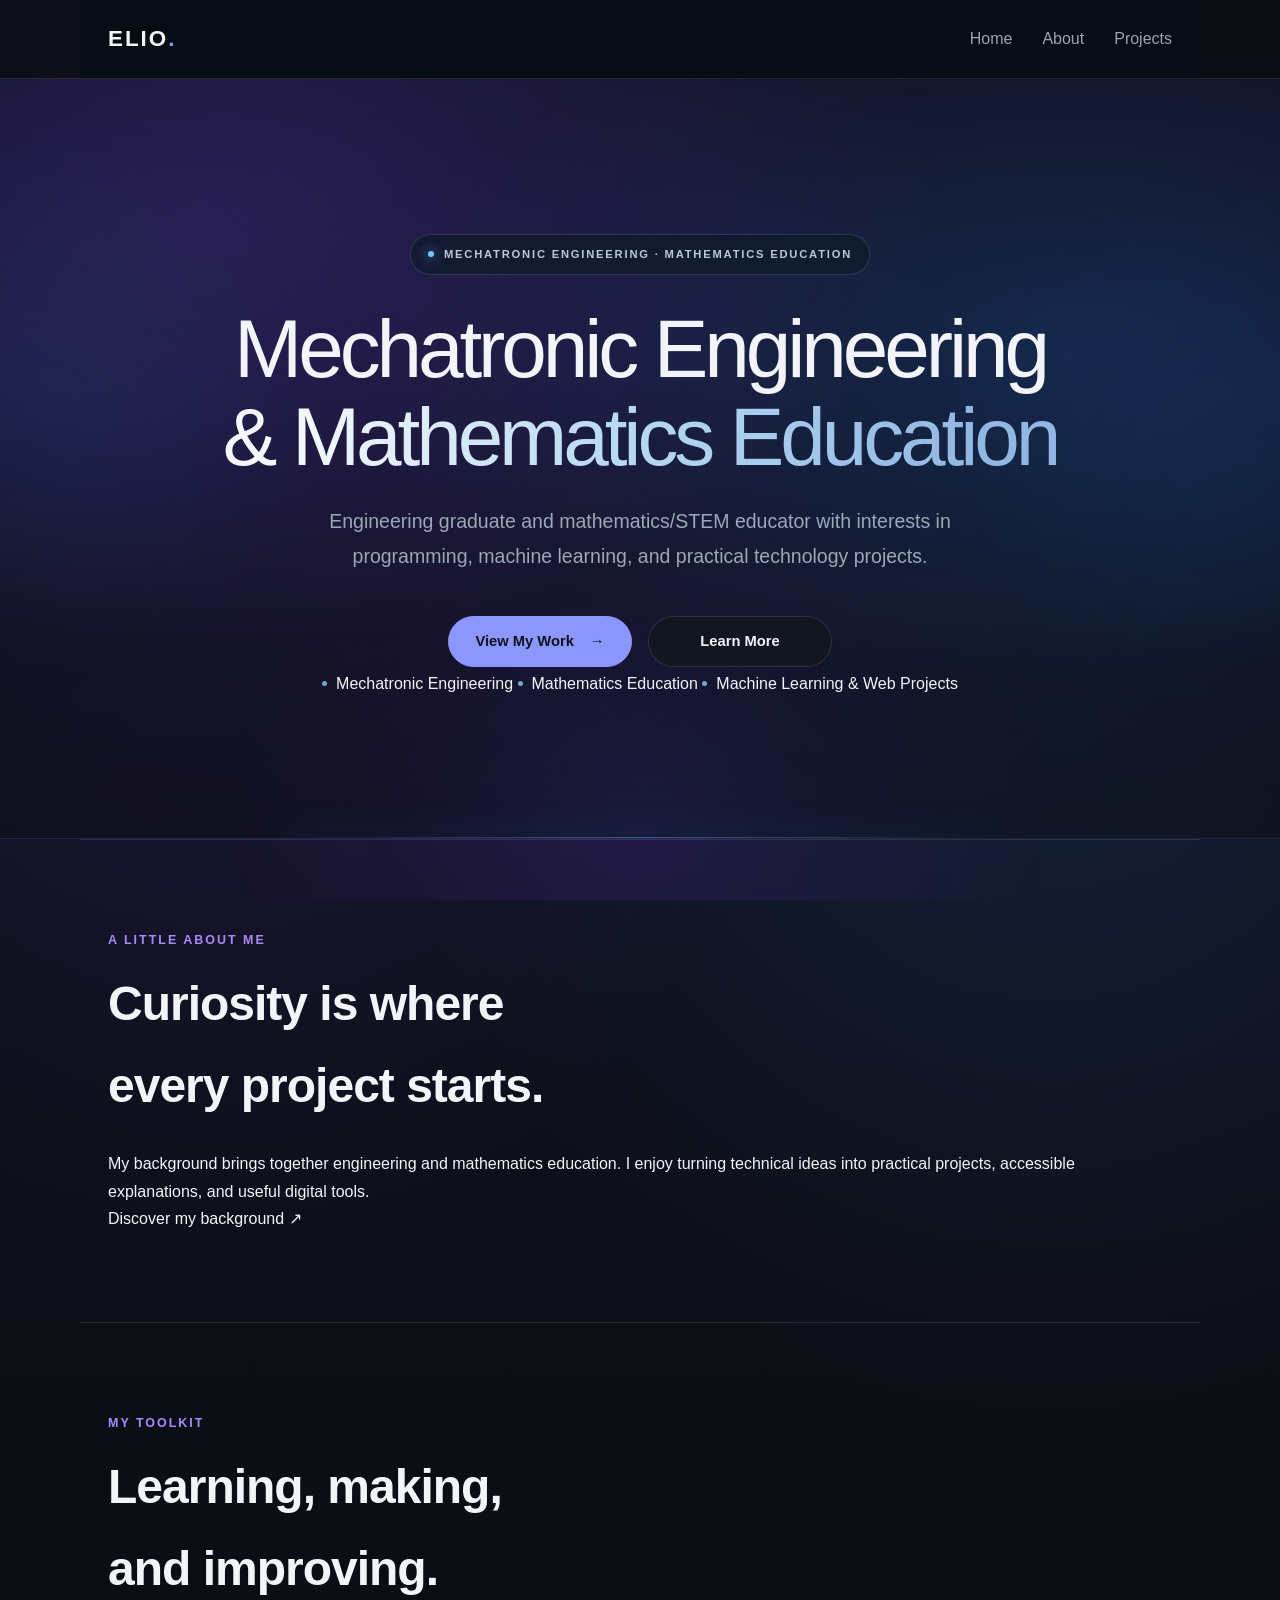
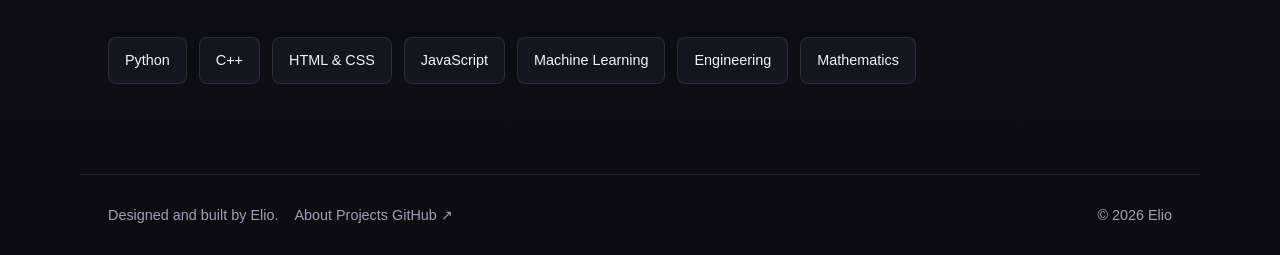
==== commit 32d5056e: "Update index.html" ====
--- a/index.html
+++ b/index.html
@@ -25,6 +25,7 @@
             <div class="hero-light hero-light-one"></div>
             <div class="hero-light hero-light-two"></div>
             <div class="hero-light hero-light-three"></div>
+            
             <div class="hero-content-centered">
                 <p class="hero-eyebrow"><span class="status-dot"></span> MECHATRONIC ENGINEERING · MATHEMATICS EDUCATION</p>
                 <h1>Mechatronic Engineering<br><span>& Mathematics Education</span></h1>
@@ -42,6 +43,7 @@
                     <span><i></i> Mathematics Education</span>
                     <span><i></i> Machine Learning & Web Projects</span>
                 </div>
+                
             </div>
             <div class="hero-bottom-glow" aria-hidden="true"></div>
         </section>
--- a/style.css
+++ b/style.css
@@ -740,16 +740,23 @@
 }
 
 
-/* Small homepage-only corrections: match the shared site background */
+/* Small homepage-only corrections: match the glow used elsewhere on the site */
 .homepage {
-    background: var(--background);
-    background-image: none;
+    background-color: var(--background);
+    background-image:
+        radial-gradient(ellipse at 18% 20%, rgba(91, 54, 177, 0.22), transparent 42%),
+        radial-gradient(ellipse at 82% 35%, rgba(34, 91, 157, 0.20), transparent 45%),
+        linear-gradient(180deg, #111326 0%, #0b0d12 100%);
 }
 .homepage .centered-hero {
-    background: var(--background);
+    background:
+        radial-gradient(ellipse at 18% 18%, rgba(91, 54, 177, 0.22), transparent 48%),
+        radial-gradient(ellipse at 82% 36%, rgba(34, 91, 157, 0.20), transparent 48%),
+        linear-gradient(180deg, rgba(17, 19, 38, 0.78) 0%, rgba(11, 13, 18, 0.38) 100%);
 }
 .homepage .hero-light {
-    display: none;
+    display: block;
+    opacity: 0.12;
 }
 .homepage .centered-hero h1 {
     font-size: clamp(2.8rem, 6.4vw, 5.4rem);
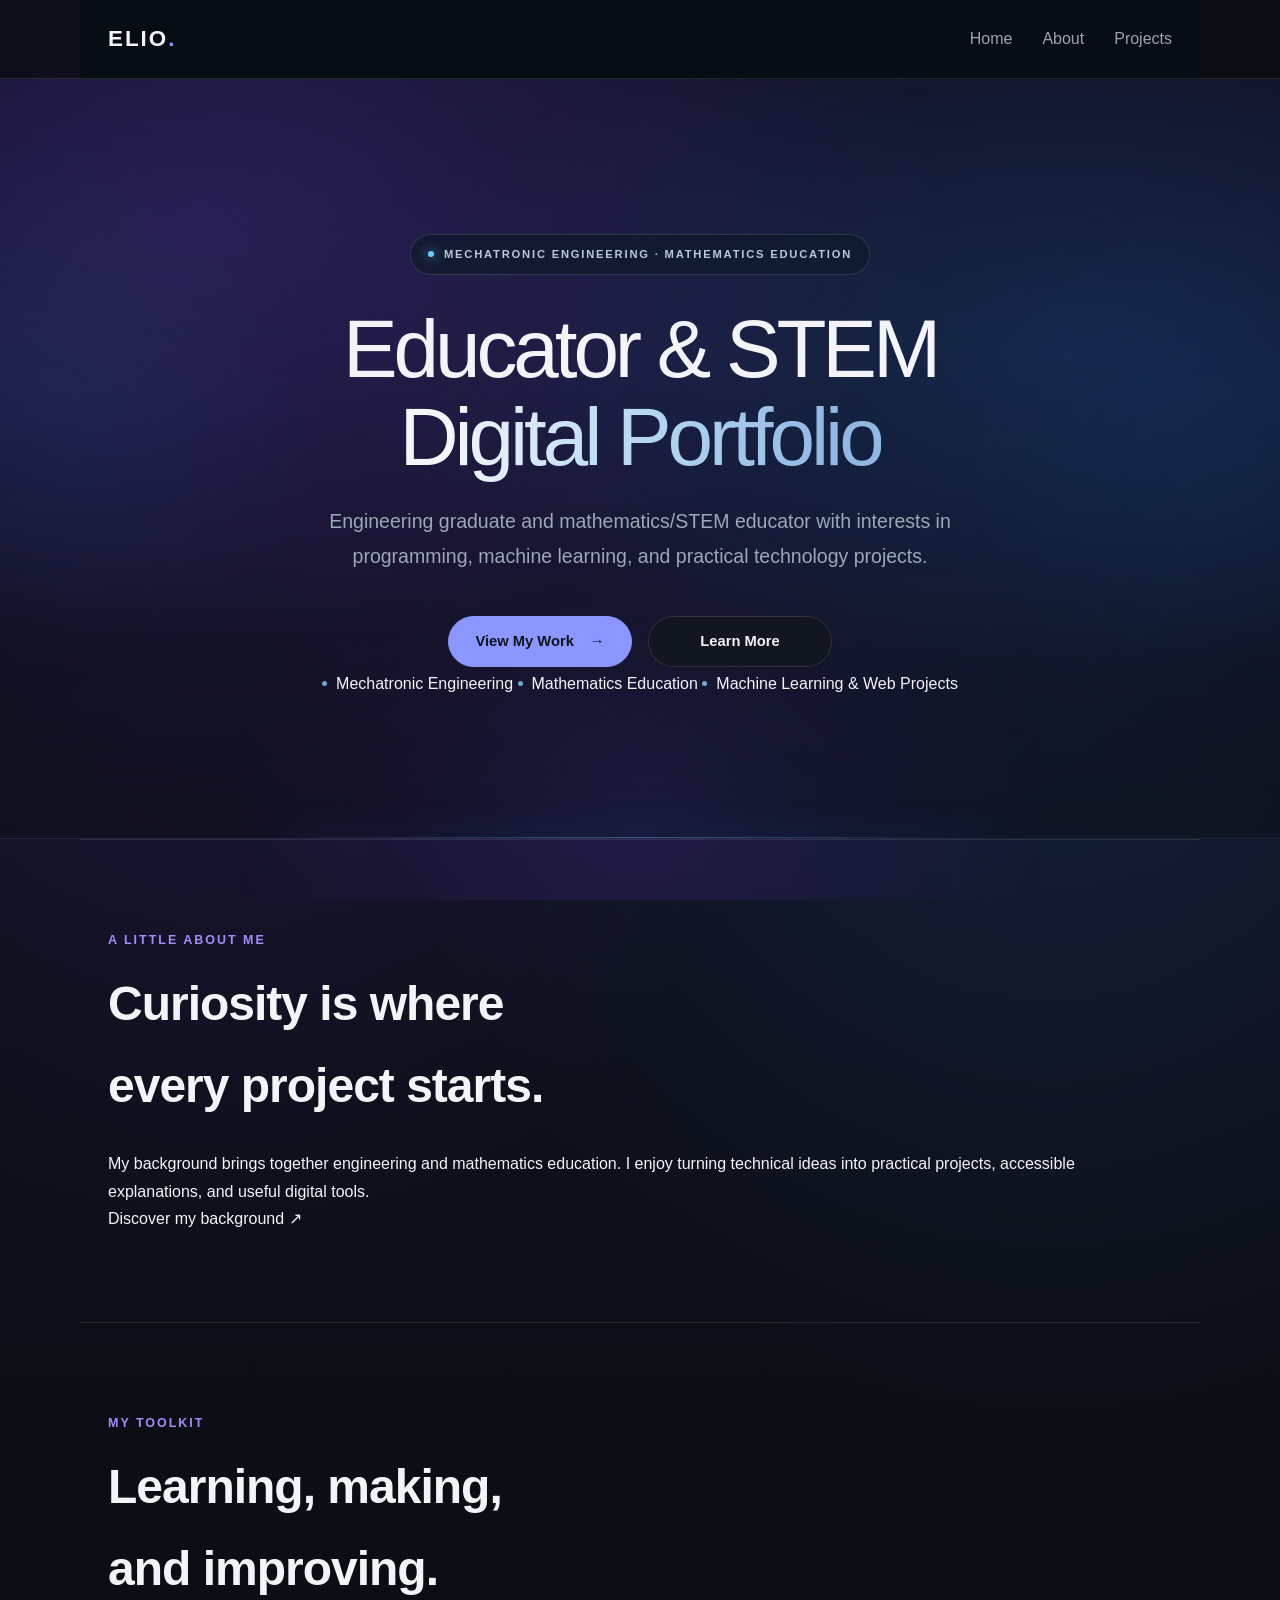
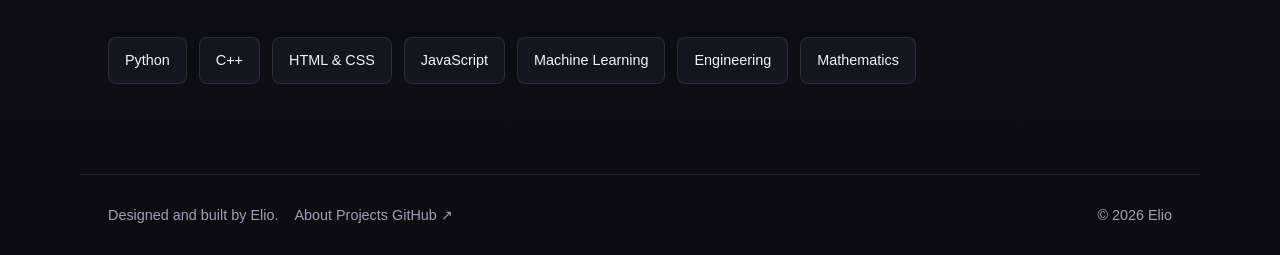
==== commit 8871e62e: "Update index.html" ====
--- a/index.html
+++ b/index.html
@@ -28,7 +28,7 @@
             
             <div class="hero-content-centered">
                 <p class="hero-eyebrow"><span class="status-dot"></span> MECHATRONIC ENGINEERING · MATHEMATICS EDUCATION</p>
-                <h1>Mechatronic Engineering<br><span>& Mathematics Education</span></h1>
+                <h1>Educator & STEM<br><span>Digital Portfolio</span></h1>
                 <p class="hero-subtitle">
                     Engineering graduate and mathematics/STEM educator with interests in programming, machine learning, and practical technology projects.
                 </p>
